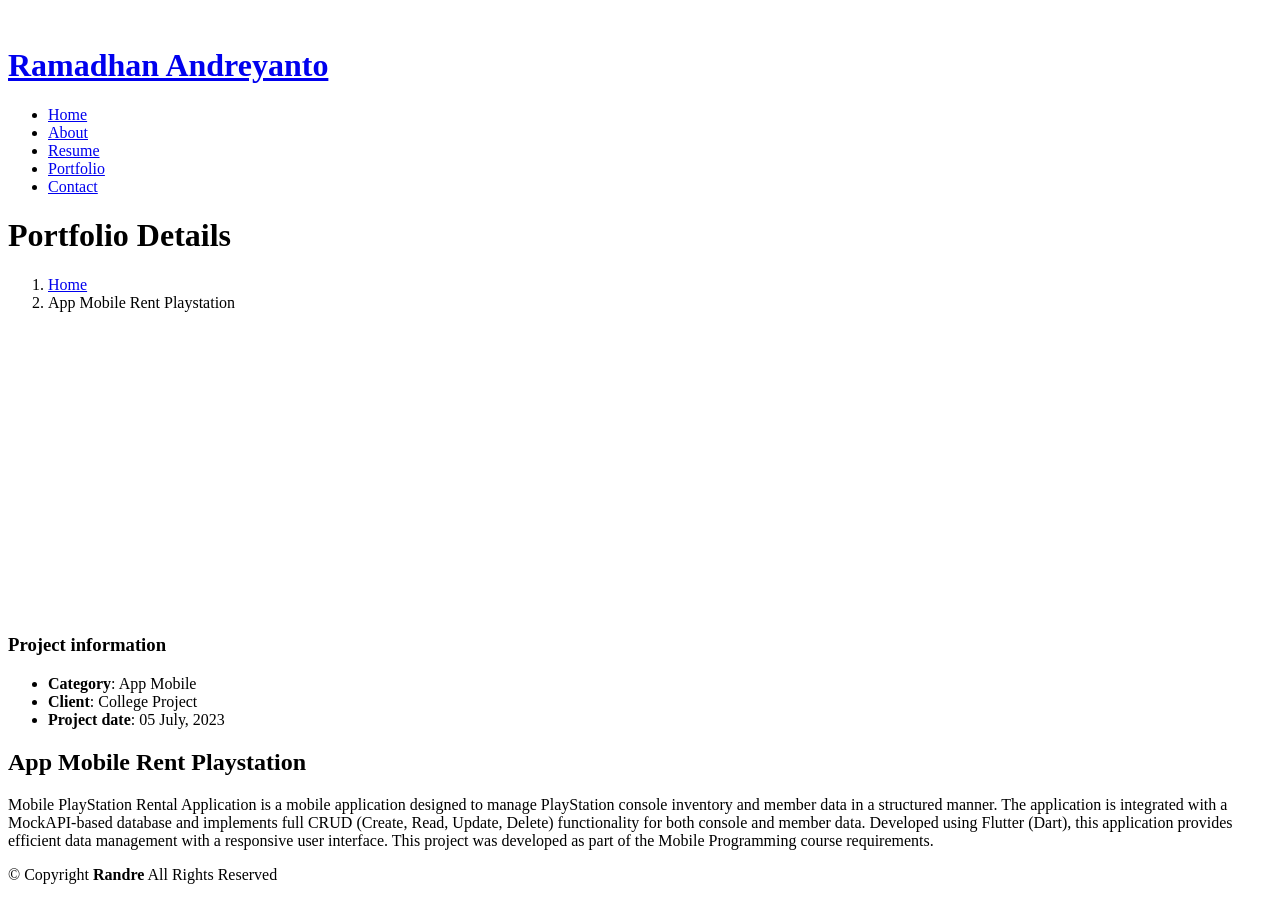
==== app-mobile-rent-ps.html @ 6f80f25e "Add files via upload" ====
<!DOCTYPE html>
<html lang="en">
  <head>
    <meta charset="utf-8" />
    <meta content="width=device-width, initial-scale=1.0" name="viewport" />
    <title>Portfolio Details - App Mobile Rent Playstation</title>
    <meta content="" name="description" />
    <meta content="" name="keywords" />

    <!-- Favicons -->
    <link href="assets/img/favicon.png" rel="icon" />
    <link href="assets/img/apple-touch-icon.png" rel="apple-touch-icon" />

    <!-- Fonts -->
    <link href="https://fonts.googleapis.com" rel="preconnect" />
    <link href="https://fonts.gstatic.com" rel="preconnect" crossorigin />
    <link
      href="https://fonts.googleapis.com/css2?family=Roboto:ital,wght@0,100;0,300;0,400;0,500;0,700;0,900;1,100;1,300;1,400;1,500;1,700;1,900&family=Poppins:ital,wght@0,100;0,200;0,300;0,400;0,500;0,600;0,700;0,800;0,900;1,100;1,200;1,300;1,400;1,500;1,600;1,700;1,800;1,900&family=Raleway:ital,wght@0,100;0,200;0,300;0,400;0,500;0,600;0,700;0,800;0,900;1,100;1,200;1,300;1,400;1,500;1,600;1,700;1,800;1,900&display=swap"
      rel="stylesheet"
    />

    <!-- Vendor CSS Files -->
    <link href="assets/vendor/bootstrap/css/bootstrap.min.css" rel="stylesheet" />
    <link href="assets/vendor/bootstrap-icons/bootstrap-icons.css" rel="stylesheet" />
    <link href="assets/vendor/aos/aos.css" rel="stylesheet" />
    <link href="assets/vendor/glightbox/css/glightbox.min.css" rel="stylesheet" />
    <link href="assets/vendor/swiper/swiper-bundle.min.css" rel="stylesheet" />

    <!-- Main CSS File -->
    <link href="assets/css/main.css" rel="stylesheet" />

    <!-- =======================================================
  * Template Name: iPortfolio
  * Template URL: https://bootstrapmade.com/iportfolio-bootstrap-portfolio-websites-template/
  * Updated: Jun 29 2024 with Bootstrap v5.3.3
  * Author: BootstrapMade.com
  * License: https://bootstrapmade.com/license/
  ======================================================== -->
  </head>

  <body class="portfolio-details-page">
    <header id="header" class="header dark-background d-flex flex-column">
      <i class="header-toggle d-xl-none bi bi-list"></i>

      <div class="profile-img">
        <img src="assets/img/pp.png" alt="" class="img-fluid rounded-circle" />
      </div>

      <a href="index.html" class="logo d-flex align-items-center justify-content-center">
        <!-- Uncomment the line below if you also wish to use an image logo -->
        <!-- <img src="assets/img/logo.png" alt=""> -->
        <h1 class="sitename">Ramadhan Andreyanto</h1>
      </a>

      <div class="social-links text-center">
        <a href="mailto:ramahdanandre95@gmail.com" class="email"><i class="bi bi-envelope"></i></a>
        <a href="https://www.instagram.com/randre_yo?igsh=MXN0MmU5aXhndzZiaQ==" class="instagram"><i class="bi bi-instagram"></i></a>
        <a href="https://wa.me/6282213326905" target="_blank" class="wa">
          <i class="bi bi-whatsapp"></i>
        </a>
        <a href="https://www.linkedin.com/in/ramadhan-andreyanto-952530307/" class="linkedin"><i class="bi bi-linkedin"></i></a>
      </div>

      <nav id="navmenu" class="navmenu">
        <ul>
          <li>
            <a href="index.html" class="active"><i class="bi bi-house navicon"></i>Home</a>
          </li>
          <li>
            <a href="index.html#about"><i class="bi bi-person navicon"></i> About</a>
          </li>
          <li>
            <a href="index.html#resume"><i class="bi bi-file-earmark-text navicon"></i> Resume</a>
          </li>
          <li>
            <a href="index.html#portfolio"><i class="bi bi-images navicon"></i> Portfolio</a>
          </li>
          <li>
            <a href="index.html#contact"><i class="bi bi-envelope navicon"></i> Contact</a>
          </li>
        </ul>
      </nav>
    </header>

    <main class="main">
      <!-- Page Title -->
      <div class="page-title dark-background">
        <div class="container d-lg-flex justify-content-between align-items-center">
          <h1 class="mb-2 mb-lg-0">Portfolio Details</h1>
          <nav class="breadcrumbs">
            <ol>
              <li><a href="index.html">Home</a></li>
              <li class="current">App Mobile Rent Playstation</li>
            </ol>
          </nav>
        </div>
      </div>
      <!-- End Page Title -->

      <!-- Portfolio Details Section -->
      <section id="portfolio-details" class="portfolio-details section">
        <div class="container" data-aos="fade-up" data-aos-delay="100">
          <div class="row gy-4">
            <div class="col-lg-8">
              <div class="portfolio-details-slider swiper init-swiper">
                <script type="application/json" class="swiper-config">
                  {
                    "loop": true,
                    "speed": 600,
                    "autoplay": {
                      "delay": 5000
                    },
                    "slidesPerView": "auto",
                    "pagination": {
                      "el": ".swiper-pagination",
                      "type": "bullets",
                      "clickable": true
                    }
                  }
                </script>

                <div class="swiper-wrapper align-items-center">
                  <div class="swiper-slide">
                    <img src="assets\img\portfolio\rentalpsmobile\1.png" alt="" />
                  </div>

                  <div class="swiper-slide">
                    <img src="assets\img\portfolio\rentalpsmobile\2.png" alt="" />
                  </div>

                  <div class="swiper-slide">
                    <img src="assets\img\portfolio\rentalpsmobile\3.png" alt="" />
                  </div>

                  <div class="swiper-slide">
                    <img src="assets\img\portfolio\rentalpsmobile\4.png" alt="" />
                  </div>

                  <div class="swiper-slide">
                    <img src="assets\img\portfolio\rentalpsmobile\5.png" alt="" />
                  </div>

                  <div class="swiper-slide">
                    <img src="assets\img\portfolio\rentalpsmobile\6.png" alt="" />
                  </div>

                  <div class="swiper-slide">
                    <img src="assets\img\portfolio\rentalpsmobile\7.png" alt="" />
                  </div>

                  <div class="swiper-slide">
                    <img src="assets\img\portfolio\rentalpsmobile\8.png" alt="" />
                  </div>

                  <div class="swiper-slide">
                    <img src="assets\img\portfolio\rentalpsmobile\9.png" alt="" />
                  </div>

                  <div class="swiper-slide">
                    <img src="assets\img\portfolio\rentalpsmobile\10.png" alt="" />
                  </div>

                  <div class="swiper-slide">
                    <img src="assets\img\portfolio\rentalpsmobile\11.png" alt="" />
                  </div>

                  <div class="swiper-slide">
                    <img src="assets\img\portfolio\rentalpsmobile\12.png" alt="" />
                  </div>

                  <div class="swiper-slide">
                    <img src="assets\img\portfolio\rentalpsmobile\13.png" alt="" />
                  </div>

                  <div class="swiper-slide">
                    <img src="assets\img\portfolio\rentalpsmobile\14.png" alt="" />
                  </div>

                  <div class="swiper-slide">
                    <img src="assets\img\portfolio\rentalpsmobile\16.png" alt="" />
                  </div>

                  <div class="swiper-slide">
                    <img src="assets\img\portfolio\rentalpsmobile\17.png" alt="" />
                  </div>
                </div>
                <div class="swiper-pagination"></div>
              </div>
            </div>

            <div class="col-lg-4">
              <div class="portfolio-info" data-aos="fade-up" data-aos-delay="200">
                <h3>Project information</h3>
                <ul>
                  <li><strong>Category</strong>: App Mobile</li>
                  <li><strong>Client</strong>: College Project</li>
                  <li><strong>Project date</strong>: 05 July, 2023</li>
                </ul>
              </div>
              <div class="portfolio-description" data-aos="fade-up" data-aos-delay="300">
                <h2>App Mobile Rent Playstation</h2>
                <p>
                  Mobile PlayStation Rental Application is a mobile application designed to manage PlayStation console inventory and member data in a structured manner. The application is integrated with a MockAPI-based database and
                  implements full CRUD (Create, Read, Update, Delete) functionality for both console and member data. Developed using Flutter (Dart), this application provides efficient data management with a responsive user interface. This
                  project was developed as part of the Mobile Programming course requirements.
                </p>
              </div>
            </div>
          </div>
        </div>
      </section>
      <!-- /Portfolio Details Section -->
    </main>

    <footer id="footer" class="footer position-relative light-background">
      <div class="container">
        <div class="copyright text-center">
          <p>© <span>Copyright</span> <strong class="px-1 sitename">Randre</strong> <span>All Rights Reserved</span></p>
        </div>
      </div>
    </footer>

    <!-- Scroll Top -->
    <a href="#" id="scroll-top" class="scroll-top d-flex align-items-center justify-content-center"><i class="bi bi-arrow-up-short"></i></a>

    <!-- Preloader -->
    <div id="preloader"></div>

    <!-- Vendor JS Files -->
    <script src="assets/vendor/bootstrap/js/bootstrap.bundle.min.js"></script>
    <script src="assets/vendor/php-email-form/validate.js"></script>
    <script src="assets/vendor/aos/aos.js"></script>
    <script src="assets/vendor/typed.js/typed.umd.js"></script>
    <script src="assets/vendor/purecounter/purecounter_vanilla.js"></script>
    <script src="assets/vendor/waypoints/noframework.waypoints.js"></script>
    <script src="assets/vendor/glightbox/js/glightbox.min.js"></script>
    <script src="assets/vendor/imagesloaded/imagesloaded.pkgd.min.js"></script>
    <script src="assets/vendor/isotope-layout/isotope.pkgd.min.js"></script>
    <script src="assets/vendor/swiper/swiper-bundle.min.js"></script>

    <!-- Main JS File -->
    <script src="assets/js/main.js"></script>
  </body>
</html>
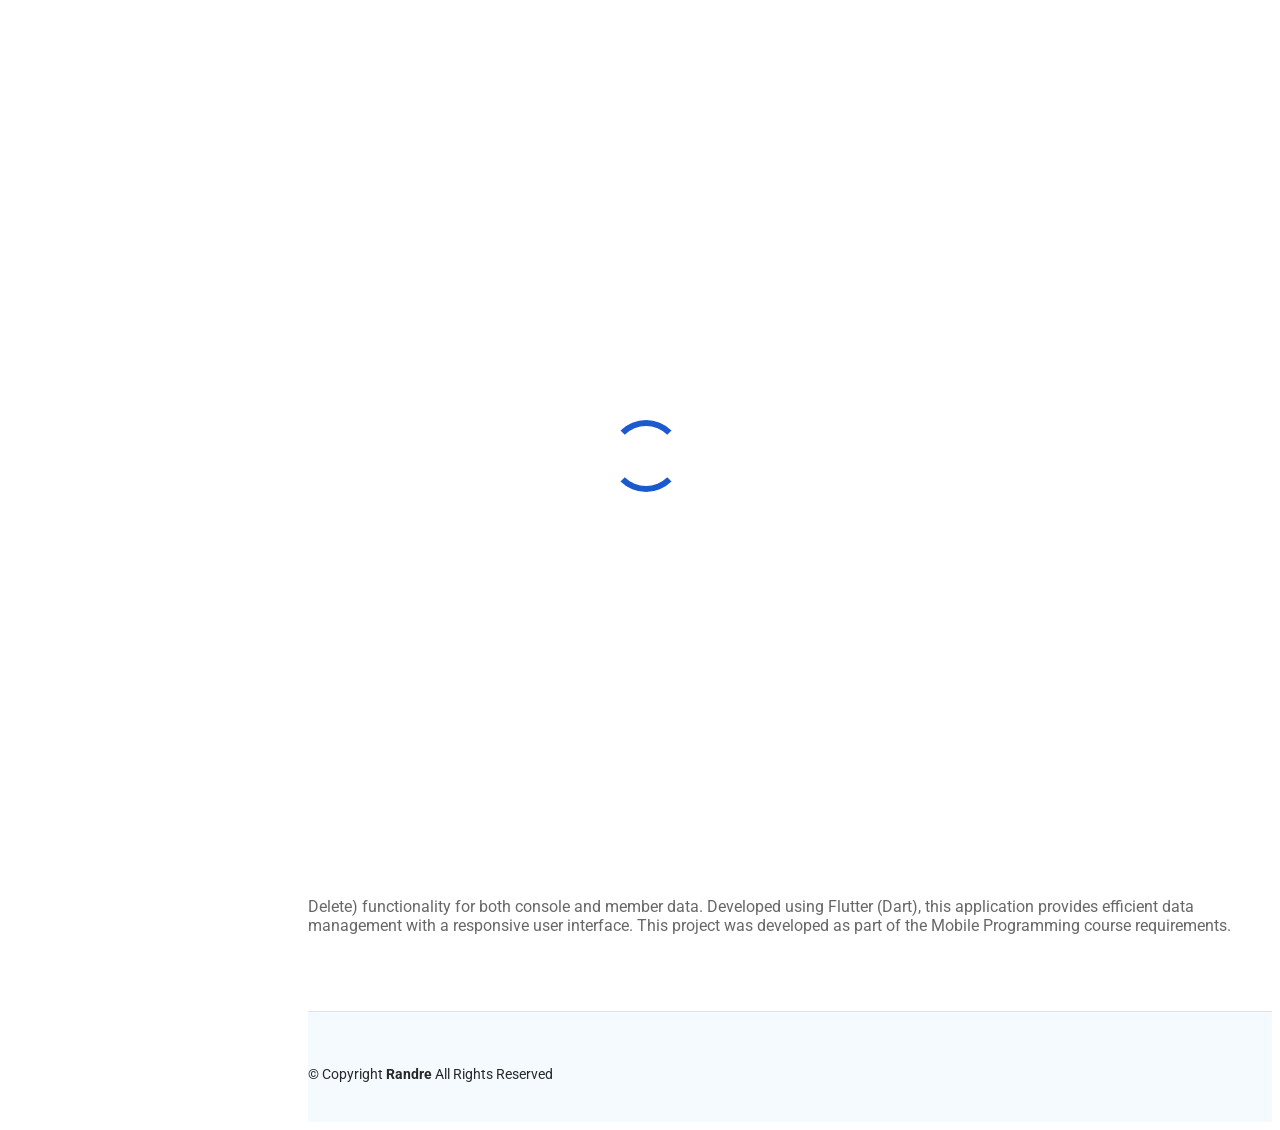
==== commit 50850f9d: "Add files via upload" ====
--- a/app-mobile-rent-ps.html
+++ b/app-mobile-rent-ps.html
@@ -41,9 +41,8 @@
   <body class="portfolio-details-page">
     <header id="header" class="header dark-background d-flex flex-column">
       <i class="header-toggle d-xl-none bi bi-list"></i>
-
-      <div class="profile-img">
-        <img src="assets/img/pp.png" alt="" class="img-fluid rounded-circle" />
+      <div class="profile-3d">
+        <img src="assets/img/pp.png" alt="Profile" class="profile-photo img-fluid rounded-circle" />
       </div>
 
       <a href="index.html" class="logo d-flex align-items-center justify-content-center">
@@ -238,6 +237,43 @@
     <script src="assets/vendor/isotope-layout/isotope.pkgd.min.js"></script>
     <script src="assets/vendor/swiper/swiper-bundle.min.js"></script>
 
+    <script>
+      const container = document.querySelector(".profile-3d");
+      const image = document.querySelector(".profile-photo");
+
+      container.addEventListener("mousemove", (e) => {
+        const rect = container.getBoundingClientRect();
+        const x = e.clientX - rect.left;
+        const y = e.clientY - rect.top;
+
+        const centerX = rect.width / 2;
+        const centerY = rect.height / 2;
+
+        // dibatasi supaya tidak berlebihan
+        const rotateX = -(y - centerY) / 10;
+        const rotateY = (x - centerX) / 10;
+
+        image.style.transform = `
+      perspective(1000px)
+      rotateX(${rotateX}deg)
+      rotateY(${rotateY}deg)
+    `;
+
+        image.style.boxShadow = `
+      ${-rotateY * 2}px ${rotateX * 2}px 30px rgba(0,0,0,0.25)
+    `;
+      });
+
+      container.addEventListener("mouseleave", () => {
+        image.style.transform = `
+      perspective(1000px)
+      rotateX(0deg)
+      rotateY(0deg)
+    `;
+        image.style.boxShadow = `0 10px 25px rgba(0,0,0,0.15)`;
+      });
+    </script>
+
     <!-- Main JS File -->
     <script src="assets/js/main.js"></script>
   </body>
--- a/assets/css/main.css
+++ b/assets/css/main.css
@@ -0,0 +1,1294 @@
+/**
+* Template Name: iPortfolio
+* Template URL: https://bootstrapmade.com/iportfolio-bootstrap-portfolio-websites-template/
+* Updated: Jun 29 2024 with Bootstrap v5.3.3
+* Author: BootstrapMade.com
+* License: https://bootstrapmade.com/license/
+*/
+
+/*--------------------------------------------------------------
+# Font & Color Variables
+# Help: https://bootstrapmade.com/color-system/
+--------------------------------------------------------------*/
+/* Fonts */
+:root {
+  --default-font: "Roboto", system-ui, -apple-system, "Segoe UI", Roboto, "Helvetica Neue", Arial, "Noto Sans", "Liberation Sans", sans-serif, "Apple Color Emoji", "Segoe UI Emoji", "Segoe UI Symbol", "Noto Color Emoji";
+  --heading-font: "Raleway", sans-serif;
+  --nav-font: "Poppins", sans-serif;
+}
+
+/* Global Colors - The following color variables are used throughout the website. Updating them here will change the color scheme of the entire website */
+:root {
+  --background-color: #ffffff; /* Background color for the entire website, including individual sections */
+  --default-color: #272829; /* Default color used for the majority of the text content across the entire website */
+  --heading-color: #050d18; /* Color for headings, subheadings and title throughout the website */
+  --accent-color: #1a59ce; /* Accent color that represents your brand on the website. It's used for buttons, links, and other elements that need to stand out */
+  --surface-color: #ffffff; /* The surface color is used as a background of boxed elements within sections, such as cards, icon boxes, or other elements that require a visual separation from the global background. */
+  --contrast-color: #ffffff; /* Contrast color for text, ensuring readability against backgrounds of accent, heading, or default colors. */
+}
+
+/* Nav Menu Colors - The following color variables are used specifically for the navigation menu. They are separate from the global colors to allow for more customization options */
+:root {
+  --nav-color: #a8a9b4; /* The default color of the main navmenu links */
+  --nav-hover-color: #ffffff; /* Applied to main navmenu links when they are hovered over or active */
+  --nav-mobile-background-color: #040b14; /* Used as the background color for mobile navigation menu */
+  --nav-dropdown-background-color: #040b14; /* Used as the background color for dropdown items that appear when hovering over primary navigation items */
+  --nav-dropdown-color: #a8a9b4; /* Used for navigation links of the dropdown items in the navigation menu. */
+  --nav-dropdown-hover-color: #ffffff; /* Similar to --nav-hover-color, this color is applied to dropdown navigation links when they are hovered over. */
+}
+
+/* Color Presets - These classes override global colors when applied to any section or element, providing reuse of the sam color scheme. */
+
+.light-background {
+  --background-color: #f4fafd;
+  --surface-color: #ffffff;
+}
+
+.dark-background {
+  --background-color: #040b14;
+  --default-color: #ffffff;
+  --heading-color: #ffffff;
+  --surface-color: #151f2b;
+  --contrast-color: #ffffff;
+}
+
+/* Smooth scroll */
+:root {
+  scroll-behavior: smooth;
+}
+
+/*--------------------------------------------------------------
+# General Styling & Shared Classes
+--------------------------------------------------------------*/
+body {
+  color: var(--default-color);
+  background-color: var(--background-color);
+  font-family: var(--default-font);
+}
+
+a {
+  color: var(--accent-color);
+  text-decoration: none;
+  transition: 0.3s;
+}
+
+a:hover {
+  color: color-mix(in srgb, var(--accent-color), transparent 25%);
+  text-decoration: none;
+}
+
+h1,
+h2,
+h3,
+h4,
+h5,
+h6 {
+  color: var(--heading-color);
+  font-family: var(--heading-font);
+}
+
+/* PHP Email Form Messages
+------------------------------*/
+.php-email-form .error-message {
+  display: none;
+  background: #df1529;
+  color: #ffffff;
+  text-align: left;
+  padding: 15px;
+  margin-bottom: 24px;
+  font-weight: 600;
+}
+
+.php-email-form .sent-message {
+  display: none;
+  color: #ffffff;
+  background: #059652;
+  text-align: center;
+  padding: 15px;
+  margin-bottom: 24px;
+  font-weight: 600;
+}
+
+.php-email-form .loading {
+  display: none;
+  background: var(--surface-color);
+  text-align: center;
+  padding: 15px;
+  margin-bottom: 24px;
+}
+
+.php-email-form .loading:before {
+  content: "";
+  display: inline-block;
+  border-radius: 50%;
+  width: 24px;
+  height: 24px;
+  margin: 0 10px -6px 0;
+  border: 3px solid var(--accent-color);
+  border-top-color: var(--surface-color);
+  animation: php-email-form-loading 1s linear infinite;
+}
+
+@keyframes php-email-form-loading {
+  0% {
+    transform: rotate(0deg);
+  }
+
+  100% {
+    transform: rotate(360deg);
+  }
+}
+
+/*--------------------------------------------------------------
+# Global Header
+--------------------------------------------------------------*/
+.header {
+  color: var(--default-color);
+  background-color: var(--background-color);
+  position: fixed;
+  top: 0;
+  left: 0;
+  bottom: 0;
+  padding: 0 15px;
+  width: 300px;
+  transition: all ease-in-out 0.3s;
+  overflow-y: auto;
+  z-index: 997;
+  border-right: 1px solid color-mix(in srgb, var(--default-color), transparent 90%);
+}
+
+.header .profile-3d {
+  height: auto;
+  padding: 5px;
+}
+
+.profile-3d {
+  width: 180px;
+  height: 180px;
+  perspective: 700px;
+
+  display: flex;
+  align-items: center;
+  justify-content: center;
+
+  margin: 0 auto; /* center container */
+}
+
+.profile-photo {
+  width: 100%;
+  height: 100%;
+  object-fit: cover;
+  border-radius: 50%;
+  border: 8px solid color-mix(in srgb, var(--default-color), transparent 85%);
+  transition: transform 0.15s ease-out, box-shadow 0.15s ease-out;
+  transform-style: preserve-3d;
+}
+
+.header .logo {
+  line-height: 1;
+  margin-bottom: 15px;
+}
+
+.header .logo img {
+  max-height: 32px;
+  margin-right: 8px;
+}
+
+.header .logo h1 {
+  font-size: 24px;
+  margin: 0;
+  font-weight: 700;
+  color: var(--heading-color);
+}
+
+.header .social-links {
+  margin: 0 0 20px 0;
+}
+
+.header .social-links a {
+  font-size: 16px;
+  display: inline-flex;
+  align-items: center;
+  justify-content: center;
+  background: color-mix(in srgb, var(--default-color), transparent 90%);
+  color: var(--default-color);
+  margin: 0 2px;
+  border-radius: 50%;
+  text-align: center;
+  width: 40px;
+  height: 40px;
+  transition: 0.3s;
+}
+
+.header .social-links a:hover {
+  color: var(--contrast-color);
+  background: var(--accent-color);
+}
+
+@media (min-width: 1200px) {
+  .header ~ main,
+  .header ~ #footer {
+    margin-left: 300px;
+  }
+}
+
+@media (max-width: 1199px) {
+  .header {
+    left: -100%;
+  }
+}
+
+.header.header-show {
+  left: 0;
+}
+
+.header .header-toggle {
+  color: var(--contrast-color);
+  background-color: var(--accent-color);
+  font-size: 22px;
+  display: flex;
+  align-items: center;
+  justify-content: center;
+  width: 40px;
+  height: 40px;
+  border-radius: 50%;
+  cursor: pointer;
+  position: fixed;
+  top: 15px;
+  right: 15px;
+  z-index: 9999;
+  transition: background-color 0.3s;
+}
+
+.header .header-toggle:hover {
+  color: var(--contrast-color);
+  background-color: color-mix(in srgb, var(--accent-color) 90%, white 15%);
+}
+
+/*--------------------------------------------------------------
+# Navigation Menu
+--------------------------------------------------------------*/
+.mobile-nav-toggle {
+  display: none;
+}
+
+.navmenu {
+  padding: 0;
+  z-index: 9997;
+}
+
+.navmenu ul {
+  list-style: none;
+  padding: 0 0 20px 0;
+  margin: 0;
+}
+
+.navmenu a,
+.navmenu a:focus {
+  color: var(--nav-color);
+  padding: 15px 10px;
+  font-family: var(--nav-font);
+  font-size: 16px;
+  font-weight: 400;
+  display: flex;
+  align-items: center;
+  white-space: nowrap;
+  transition: 0.3s;
+  width: 100%;
+}
+
+.navmenu a .navicon,
+.navmenu a:focus .navicon {
+  font-size: 20px;
+  margin-right: 10px;
+}
+
+.navmenu a .toggle-dropdown,
+.navmenu a:focus .toggle-dropdown {
+  font-size: 12px;
+  line-height: 0;
+  margin-left: auto;
+  width: 30px;
+  height: 30px;
+  display: flex;
+  align-items: center;
+  justify-content: center;
+  border-radius: 50%;
+  transition: 0.3s;
+  flex-shrink: 0;
+  background-color: color-mix(in srgb, var(--accent-color), transparent 90%);
+}
+
+.navmenu a .toggle-dropdown:hover,
+.navmenu a:focus .toggle-dropdown:hover {
+  background-color: var(--accent-color);
+  color: var(--contrast-color);
+}
+
+.navmenu a:hover,
+.navmenu .active,
+.navmenu .active:focus {
+  color: var(--nav-hover-color);
+}
+
+.navmenu a:hover .navicon,
+.navmenu .active .navicon,
+.navmenu .active:focus .navicon {
+  color: var(--accent-color);
+}
+
+.navmenu .active .toggle-dropdown,
+.navmenu .active:focus .toggle-dropdown {
+  background-color: var(--accent-color);
+  color: var(--contrast-color);
+  transform: rotate(180deg);
+}
+
+.navmenu .dropdown {
+  display: block;
+}
+
+.navmenu .dropdown a,
+.navmenu .dropdown a:focus {
+  color: --nav-dropdown-color;
+}
+
+.navmenu .dropdown a:hover,
+.navmenu .dropdown .active,
+.navmenu .dropdown .active:focus {
+  color: var(--nav-dropdown-hover-color);
+}
+
+.navmenu .dropdown ul {
+  position: static;
+  display: none;
+  z-index: 99;
+  padding: 5px 10px;
+  margin: 5px 10px;
+  background-color: var(--nav-dropdown-background-color);
+  border: 1px solid color-mix(in srgb, var(--default-color), transparent 90%);
+  box-shadow: none;
+  transition: all 0.5s ease-in-out;
+}
+
+.navmenu .dropdown ul ul {
+  background-color: rgba(33, 37, 41, 0.1);
+}
+
+.navmenu .dropdown > .dropdown-active {
+  display: block;
+  background-color: rgba(33, 37, 41, 0.03);
+}
+
+/*--------------------------------------------------------------
+# Global Footer
+--------------------------------------------------------------*/
+.footer {
+  color: var(--default-color);
+  background-color: var(--background-color);
+  font-size: 14px;
+  padding: 40px 0;
+  position: relative;
+  border-top: 1px solid color-mix(in srgb, var(--default-color), transparent 90%);
+}
+
+.footer .copyright p {
+  margin-bottom: 0;
+}
+
+.footer .credits {
+  margin-top: 4px;
+  font-size: 13px;
+  text-align: center;
+}
+
+/*--------------------------------------------------------------
+# Preloader
+--------------------------------------------------------------*/
+#preloader {
+  position: fixed;
+  inset: 0;
+  z-index: 999999;
+  overflow: hidden;
+  background: var(--background-color);
+  transition: all 0.6s ease-out;
+}
+
+#preloader:before {
+  content: "";
+  position: fixed;
+  top: calc(50% - 30px);
+  left: calc(50% - 30px);
+  border: 6px solid #ffffff;
+  border-color: var(--accent-color) transparent var(--accent-color) transparent;
+  border-radius: 50%;
+  width: 60px;
+  height: 60px;
+  animation: animate-preloader 1.5s linear infinite;
+}
+
+@keyframes animate-preloader {
+  0% {
+    transform: rotate(0deg);
+  }
+
+  100% {
+    transform: rotate(360deg);
+  }
+}
+
+/*--------------------------------------------------------------
+# Scroll Top Button
+--------------------------------------------------------------*/
+.scroll-top {
+  position: fixed;
+  visibility: hidden;
+  opacity: 0;
+  right: 15px;
+  bottom: -15px;
+  z-index: 99999;
+  background-color: var(--accent-color);
+  width: 44px;
+  height: 44px;
+  border-radius: 50px;
+  transition: all 0.4s;
+}
+
+.scroll-top i {
+  font-size: 24px;
+  color: var(--contrast-color);
+  line-height: 0;
+}
+
+.scroll-top:hover {
+  background-color: color-mix(in srgb, var(--accent-color), transparent 20%);
+  color: var(--contrast-color);
+}
+
+.scroll-top.active {
+  visibility: visible;
+  opacity: 1;
+  bottom: 15px;
+}
+
+/*--------------------------------------------------------------
+# Disable aos animation delay on mobile devices
+--------------------------------------------------------------*/
+@media screen and (max-width: 768px) {
+  [data-aos-delay] {
+    transition-delay: 0 !important;
+  }
+}
+
+/*--------------------------------------------------------------
+# Global Page Titles & Breadcrumbs
+--------------------------------------------------------------*/
+.page-title {
+  color: var(--default-color);
+  background-color: var(--background-color);
+  padding: 25px 0;
+  position: relative;
+}
+
+.page-title h1 {
+  font-size: 24px;
+  font-weight: 700;
+}
+
+.page-title .breadcrumbs ol {
+  display: flex;
+  flex-wrap: wrap;
+  list-style: none;
+  padding: 0;
+  margin: 0;
+  font-size: 14px;
+  font-weight: 400;
+}
+
+.page-title .breadcrumbs ol li + li {
+  padding-left: 10px;
+}
+
+.page-title .breadcrumbs ol li + li::before {
+  content: "/";
+  display: inline-block;
+  padding-right: 10px;
+  color: color-mix(in srgb, var(--default-color), transparent 70%);
+}
+
+/*--------------------------------------------------------------
+# Global Sections
+--------------------------------------------------------------*/
+section,
+.section {
+  color: var(--default-color);
+  background-color: var(--background-color);
+  padding: 60px 0;
+  overflow: clip;
+}
+
+/*--------------------------------------------------------------
+# Global Section Titles
+--------------------------------------------------------------*/
+.section-title {
+  padding-bottom: 60px;
+  position: relative;
+}
+
+.section-title h2 {
+  font-size: 32px;
+  font-weight: 700;
+  margin-bottom: 20px;
+  padding-bottom: 20px;
+  position: relative;
+}
+
+.section-title h2:after {
+  content: "";
+  position: absolute;
+  display: block;
+  width: 50px;
+  height: 3px;
+  background: var(--accent-color);
+  left: 0;
+  bottom: 0;
+}
+
+.section-title p {
+  margin-bottom: 0;
+}
+
+/*--------------------------------------------------------------
+# Hero Section
+--------------------------------------------------------------*/
+.hero {
+  width: 100%;
+  min-height: 100vh;
+  position: relative;
+  padding: 80px 0;
+  display: flex;
+  align-items: center;
+  justify-content: center;
+}
+
+.hero img {
+  position: absolute;
+  inset: 0;
+  display: block;
+  width: 100%;
+  height: 100%;
+  object-fit: cover;
+  z-index: 1;
+}
+
+.hero:before {
+  content: "";
+  background: color-mix(in srgb, var(--background-color), transparent 70%);
+  position: absolute;
+  inset: 0;
+  z-index: 2;
+}
+
+.hero .container {
+  position: relative;
+  z-index: 3;
+}
+
+.hero h2 {
+  margin: 0;
+  font-size: 64px;
+  font-weight: 700;
+}
+
+.hero p {
+  margin: 5px 0 0 0;
+  font-size: 26px;
+}
+
+.hero p span {
+  letter-spacing: 1px;
+  border-bottom: 2px solid var(--accent-color);
+}
+
+.hero .social-links {
+  margin-top: 25px;
+}
+
+.hero .social-links a {
+  font-size: 24px;
+  display: inline-block;
+  color: color-mix(in srgb, var(--default-color), transparent 50%);
+  line-height: 1;
+  margin-right: 20px;
+  transition: 0.3s;
+}
+
+.hero .social-links a:hover {
+  color: var(--accent-color);
+}
+
+@media (max-width: 768px) {
+  .hero h2 {
+    font-size: 32px;
+  }
+
+  .hero p {
+    font-size: 20px;
+  }
+}
+
+/*--------------------------------------------------------------
+# About Section
+--------------------------------------------------------------*/
+.about .content h2 {
+  font-weight: 700;
+  font-size: 24px;
+}
+
+.about .content ul {
+  list-style: none;
+  padding: 0;
+}
+
+.about .content ul li {
+  margin-bottom: 20px;
+  display: flex;
+  align-items: center;
+}
+
+.about .content ul strong {
+  margin-right: 10px;
+}
+
+.about .content ul i {
+  font-size: 16px;
+  margin-right: 5px;
+  color: var(--accent-color);
+  line-height: 0;
+}
+
+/*--------------------------------------------------------------
+# Stats Section
+--------------------------------------------------------------*/
+.stats .stats-item {
+  padding: 30px;
+  width: 100%;
+}
+
+.stats .stats-item i {
+  color: var(--accent-color);
+  display: block;
+  font-size: 44px;
+  float: left;
+  line-height: 0;
+}
+
+.stats .stats-item .purecounter {
+  color: var(--heading-color);
+  font-size: 48px;
+  line-height: 40px;
+  display: block;
+  font-weight: 700;
+  margin-left: 60px;
+}
+
+.stats .stats-item p {
+  color: color-mix(in srgb, var(--default-color), transparent 40%);
+  padding: 15px 0 0 0;
+  margin: 0 0 0 60px;
+  font-family: var(--heading-font);
+  font-size: 14px;
+}
+
+/*--------------------------------------------------------------
+# Skills Section
+--------------------------------------------------------------*/
+.skills .progress {
+  height: 60px;
+  display: block;
+  background: none;
+  border-radius: 0;
+}
+
+.skills .progress .skill {
+  color: var(--heading-color);
+  padding: 0;
+  margin: 0 0 6px 0;
+  text-transform: uppercase;
+  display: block;
+  font-weight: 600;
+  font-family: var(--heading-font);
+}
+
+.skills .progress .skill .val {
+  float: right;
+  font-style: normal;
+}
+
+.skills .progress-bar-wrap {
+  background: color-mix(in srgb, var(--default-color), transparent 90%);
+  height: 10px;
+}
+
+.skills .progress-bar {
+  width: 1px;
+  height: 10px;
+  transition: 0.9s;
+  background-color: var(--accent-color);
+}
+
+/*--------------------------------------------------------------
+# Resume Section
+--------------------------------------------------------------*/
+.resume .resume-title {
+  color: var(--heading-color);
+  font-size: 26px;
+  font-weight: 700;
+  margin-top: 20px;
+  margin-bottom: 20px;
+}
+
+.resume .resume-item {
+  padding: 0 0 20px 20px;
+  margin-top: -2px;
+  border-left: 2px solid var(--accent-color);
+  position: relative;
+}
+
+.resume .resume-item h4 {
+  line-height: 18px;
+  font-size: 18px;
+  font-weight: 600;
+  text-transform: uppercase;
+  color: color-mix(in srgb, var(--default-color), transparent 20%);
+  margin-bottom: 10px;
+}
+
+.resume .resume-item h5 {
+  font-size: 16px;
+  padding: 5px 15px;
+  display: inline-block;
+  font-weight: 600;
+  margin-bottom: 10px;
+}
+
+.resume .resume-item ul {
+  padding-left: 20px;
+}
+
+.resume .resume-item ul li {
+  padding-bottom: 10px;
+}
+
+.resume .resume-item:last-child {
+  padding-bottom: 0;
+}
+
+.resume .resume-item::before {
+  content: "";
+  position: absolute;
+  width: 16px;
+  height: 16px;
+  border-radius: 50px;
+  left: -9px;
+  top: 0;
+  background: var(--background-color);
+  border: 2px solid var(--accent-color);
+}
+
+/*--------------------------------------------------------------
+# Portfolio Section
+--------------------------------------------------------------*/
+.portfolio .portfolio-filters {
+  padding: 0;
+  margin: 0 auto 20px auto;
+  list-style: none;
+  text-align: center;
+}
+
+.portfolio .portfolio-filters li {
+  cursor: pointer;
+  display: inline-block;
+  padding: 0;
+  font-size: 14px;
+  font-weight: 400;
+  margin: 0 10px;
+  line-height: 1;
+  text-transform: uppercase;
+  margin-bottom: 10px;
+  transition: all 0.3s ease-in-out;
+}
+
+.portfolio .portfolio-filters li:hover,
+.portfolio .portfolio-filters li.filter-active {
+  color: var(--accent-color);
+}
+
+.portfolio .portfolio-filters li:first-child {
+  margin-left: 0;
+}
+
+.portfolio .portfolio-filters li:last-child {
+  margin-right: 0;
+}
+
+@media (max-width: 575px) {
+  .portfolio .portfolio-filters li {
+    font-size: 14px;
+    margin: 0 5px;
+  }
+}
+
+.portfolio .portfolio-content {
+  position: relative;
+  overflow: hidden;
+}
+
+.portfolio .portfolio-content img {
+  transition: 0.3s;
+}
+
+.portfolio .portfolio-content .portfolio-info {
+  opacity: 0;
+  position: absolute;
+  inset: 0;
+  z-index: 3;
+  transition: all ease-in-out 0.3s;
+  background: rgba(0, 0, 0, 0.6);
+  padding: 15px;
+}
+
+.portfolio .portfolio-content .portfolio-info h4 {
+  font-size: 14px;
+  padding: 5px 10px;
+  font-weight: 400;
+  color: #ffffff;
+  display: inline-block;
+  background-color: var(--accent-color);
+}
+
+.portfolio .portfolio-content .portfolio-info p {
+  position: absolute;
+  bottom: 10px;
+  text-align: center;
+  display: inline-block;
+  left: 0;
+  right: 0;
+  font-size: 16px;
+  font-weight: 600;
+  color: rgba(255, 255, 255, 0.8);
+}
+
+.portfolio .portfolio-content .portfolio-info .preview-link,
+.portfolio .portfolio-content .portfolio-info .details-link {
+  position: absolute;
+  left: calc(50% - 40px);
+  font-size: 26px;
+  top: calc(50% - 14px);
+  color: #fff;
+  transition: 0.3s;
+  line-height: 1.2;
+}
+
+.portfolio .portfolio-content .portfolio-info .preview-link:hover,
+.portfolio .portfolio-content .portfolio-info .details-link:hover {
+  color: var(--accent-color);
+}
+
+.portfolio .portfolio-content .portfolio-info .details-link {
+  left: 50%;
+  font-size: 34px;
+  line-height: 0;
+}
+
+.portfolio .portfolio-content:hover .portfolio-info {
+  opacity: 1;
+}
+
+.portfolio .portfolio-content:hover img {
+  transform: scale(1.1);
+}
+
+/*--------------------------------------------------------------
+# Services Section
+--------------------------------------------------------------*/
+.services .service-item {
+  position: relative;
+}
+
+.services .service-item .icon {
+  background: var(--accent-color);
+  display: flex;
+  align-items: center;
+  justify-content: center;
+  width: 54px;
+  height: 54px;
+  border-radius: 50%;
+  transition: 0.5s;
+  border: 1px solid var(--accent-color);
+  margin-right: 20px;
+}
+
+.services .service-item .icon i {
+  color: var(--contrast-color);
+  font-size: 24px;
+  line-height: 0;
+}
+
+.services .service-item:hover .icon {
+  background: var(--surface-color);
+}
+
+.services .service-item:hover .icon i {
+  color: var(--accent-color);
+}
+
+.services .service-item .title {
+  font-weight: 700;
+  margin-bottom: 15px;
+  font-size: 18px;
+}
+
+.services .service-item .title a {
+  color: var(--heading-color);
+}
+
+.services .service-item .title a:hover {
+  color: var(--accent-color);
+}
+
+.services .service-item .description {
+  line-height: 24px;
+  font-size: 14px;
+}
+
+/*--------------------------------------------------------------
+# Testimonials Section
+--------------------------------------------------------------*/
+.testimonials .testimonials-carousel,
+.testimonials .testimonials-slider {
+  overflow: hidden;
+}
+
+.testimonials .testimonial-item {
+  box-sizing: content-box;
+  text-align: center;
+  min-height: 320px;
+}
+
+.testimonials .testimonial-item .testimonial-img {
+  width: 90px;
+  border-radius: 50%;
+  margin: 0 auto;
+}
+
+.testimonials .testimonial-item h3 {
+  font-size: 18px;
+  font-weight: bold;
+  margin: 10px 0 5px 0;
+}
+
+.testimonials .testimonial-item h4 {
+  font-size: 14px;
+  color: color-mix(in srgb, var(--default-color), transparent 20%);
+  margin: 0;
+}
+
+.testimonials .testimonial-item .quote-icon-left,
+.testimonials .testimonial-item .quote-icon-right {
+  color: color-mix(in srgb, var(--accent-color), transparent 40%);
+  font-size: 26px;
+  line-height: 0;
+}
+
+.testimonials .testimonial-item .quote-icon-left {
+  display: inline-block;
+  left: -5px;
+  position: relative;
+}
+
+.testimonials .testimonial-item .quote-icon-right {
+  display: inline-block;
+  right: -5px;
+  position: relative;
+  top: 10px;
+  transform: scale(-1, -1);
+}
+
+.testimonials .testimonial-item p {
+  font-style: italic;
+  margin: 0 15px 15px 15px;
+  padding: 20px;
+  background-color: var(--surface-color);
+  position: relative;
+  margin-bottom: 35px;
+  border-radius: 6px;
+  box-shadow: 0px 2px 15px rgba(0, 0, 0, 0.1);
+}
+
+.testimonials .testimonial-item p::after {
+  content: "";
+  width: 0;
+  height: 0;
+  border-top: 20px solid var(--surface-color);
+  border-right: 20px solid transparent;
+  border-left: 20px solid transparent;
+  position: absolute;
+  bottom: -20px;
+  left: calc(50% - 20px);
+}
+
+.testimonials .swiper-wrapper {
+  height: auto;
+}
+
+.testimonials .swiper-pagination {
+  margin-top: 40px;
+  position: relative;
+}
+
+.testimonials .swiper-pagination .swiper-pagination-bullet {
+  width: 12px;
+  height: 12px;
+  background-color: var(--background-color);
+  opacity: 1;
+  border: 1px solid var(--accent-color);
+}
+
+.testimonials .swiper-pagination .swiper-pagination-bullet-active {
+  background-color: var(--accent-color);
+}
+
+/*--------------------------------------------------------------
+# Contact Section
+--------------------------------------------------------------*/
+.contact .info-wrap {
+  background-color: var(--surface-color);
+  box-shadow: 0px 0px 20px rgba(0, 0, 0, 0.1);
+  padding: 30px;
+}
+
+@media (max-width: 575px) {
+  .contact .info-wrap {
+    padding: 20px;
+  }
+}
+
+.contact .info-item {
+  margin-bottom: 40px;
+}
+
+.contact .info-item i {
+  font-size: 20px;
+  color: var(--accent-color);
+  background: color-mix(in srgb, var(--accent-color), transparent 92%);
+  width: 44px;
+  height: 44px;
+  display: flex;
+  justify-content: center;
+  align-items: center;
+  border-radius: 50px;
+  transition: all 0.3s ease-in-out;
+  margin-right: 15px;
+}
+
+.contact .info-item h3 {
+  padding: 0;
+  font-size: 18px;
+  font-weight: 700;
+  margin-bottom: 5px;
+}
+
+.contact .info-item p {
+  padding: 0;
+  margin-bottom: 0;
+  font-size: 14px;
+}
+
+.contact .info-item:hover i {
+  background: var(--accent-color);
+  color: var(--contrast-color);
+}
+
+.contact .php-email-form {
+  background-color: var(--surface-color);
+  height: 100%;
+  padding: 30px;
+  box-shadow: 0px 0px 20px rgba(0, 0, 0, 0.1);
+}
+
+@media (max-width: 575px) {
+  .contact .php-email-form {
+    padding: 20px;
+  }
+}
+
+.contact .php-email-form input[type="text"],
+.contact .php-email-form input[type="email"],
+.contact .php-email-form textarea {
+  font-size: 14px;
+  padding: 10px 15px;
+  box-shadow: none;
+  border-radius: 0;
+  color: var(--default-color);
+  background-color: var(--surface-color);
+  border-color: color-mix(in srgb, var(--default-color), transparent 80%);
+}
+
+.contact .php-email-form input[type="text"]:focus,
+.contact .php-email-form input[type="email"]:focus,
+.contact .php-email-form textarea:focus {
+  border-color: var(--accent-color);
+}
+
+.contact .php-email-form input[type="text"]::placeholder,
+.contact .php-email-form input[type="email"]::placeholder,
+.contact .php-email-form textarea::placeholder {
+  color: color-mix(in srgb, var(--default-color), transparent 70%);
+}
+
+.contact .php-email-form button[type="submit"] {
+  color: var(--contrast-color);
+  background: var(--accent-color);
+  border: 0;
+  padding: 10px 30px;
+  transition: 0.4s;
+  border-radius: 50px;
+}
+
+.contact .php-email-form button[type="submit"]:hover {
+  background: color-mix(in srgb, var(--accent-color), transparent 25%);
+}
+
+/*--------------------------------------------------------------
+# Portfolio Details Section
+--------------------------------------------------------------*/
+.portfolio-details .portfolio-details-slider img {
+  width: 100%;
+}
+
+.portfolio-details .portfolio-details-slider .swiper-pagination {
+  margin-top: 20px;
+  position: relative;
+}
+
+.portfolio-details .portfolio-details-slider .swiper-pagination .swiper-pagination-bullet {
+  width: 12px;
+  height: 12px;
+  background-color: color-mix(in srgb, var(--default-color), transparent 85%);
+  opacity: 1;
+}
+
+.portfolio-details .portfolio-details-slider .swiper-pagination .swiper-pagination-bullet-active {
+  background-color: var(--accent-color);
+}
+
+.portfolio-details .portfolio-info {
+  padding: 30px;
+  box-shadow: 0px 0 30px rgba(0, 0, 0, 0.1);
+}
+
+.portfolio-details .portfolio-info h3 {
+  font-size: 22px;
+  font-weight: 700;
+  margin-bottom: 20px;
+  padding-bottom: 20px;
+  border-bottom: 1px solid color-mix(in srgb, var(--default-color), transparent 85%);
+}
+
+.portfolio-details .portfolio-info ul {
+  list-style: none;
+  padding: 0;
+  font-size: 15px;
+}
+
+.portfolio-details .portfolio-info ul li + li {
+  margin-top: 10px;
+}
+
+.portfolio-details .portfolio-description {
+  padding-top: 30px;
+}
+
+.portfolio-details .portfolio-description h2 {
+  font-size: 26px;
+  font-weight: 700;
+  margin-bottom: 20px;
+}
+
+.portfolio-details .portfolio-description p {
+  padding: 0;
+  color: color-mix(in srgb, var(--default-color), transparent 30%);
+}
+
+/*--------------------------------------------------------------
+# Service Details Section
+--------------------------------------------------------------*/
+.service-details .services-list {
+  padding: 10px 30px;
+  border: 1px solid color-mix(in srgb, var(--default-color), transparent 90%);
+  margin-bottom: 20px;
+}
+
+.service-details .services-list a {
+  display: block;
+  line-height: 1;
+  padding: 8px 0 8px 15px;
+  border-left: 3px solid color-mix(in srgb, var(--default-color), transparent 70%);
+  margin: 20px 0;
+  color: color-mix(in srgb, var(--default-color), transparent 20%);
+  transition: 0.3s;
+}
+
+.service-details .services-list a.active {
+  color: var(--heading-color);
+  font-weight: 700;
+  border-color: var(--accent-color);
+}
+
+.service-details .services-list a:hover {
+  border-color: var(--accent-color);
+}
+
+.service-details .services-img {
+  margin-bottom: 20px;
+}
+
+.service-details h3 {
+  font-size: 26px;
+  font-weight: 700;
+}
+
+.service-details h4 {
+  font-size: 20px;
+  font-weight: 700;
+}
+
+.service-details p {
+  font-size: 15px;
+}
+
+.service-details ul {
+  list-style: none;
+  padding: 0;
+  font-size: 15px;
+}
+
+.service-details ul li {
+  padding: 5px 0;
+  display: flex;
+  align-items: center;
+}
+
+.service-details ul i {
+  font-size: 20px;
+  margin-right: 8px;
+  color: var(--accent-color);
+}
+
+/*--------------------------------------------------------------
+# Starter Section Section
+--------------------------------------------------------------*/
+.starter-section {
+  /* Add your styles here */
+}
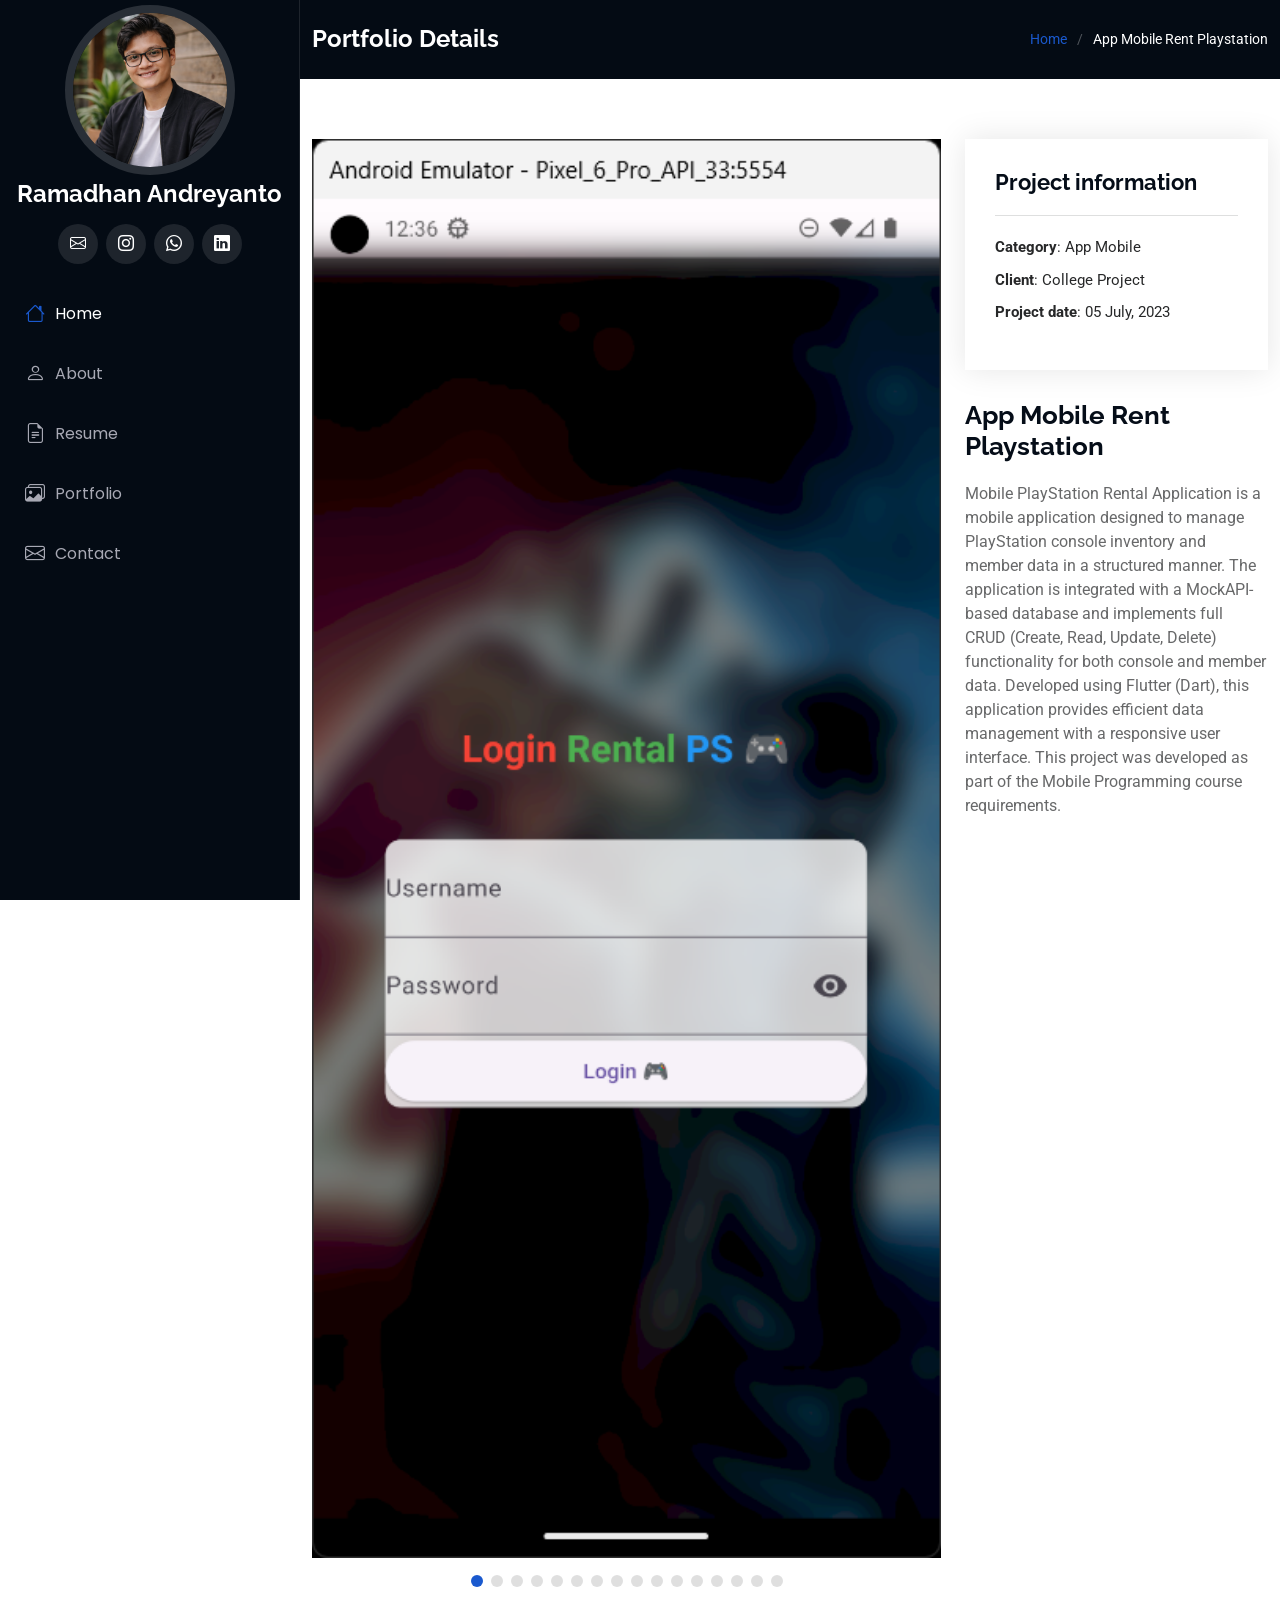
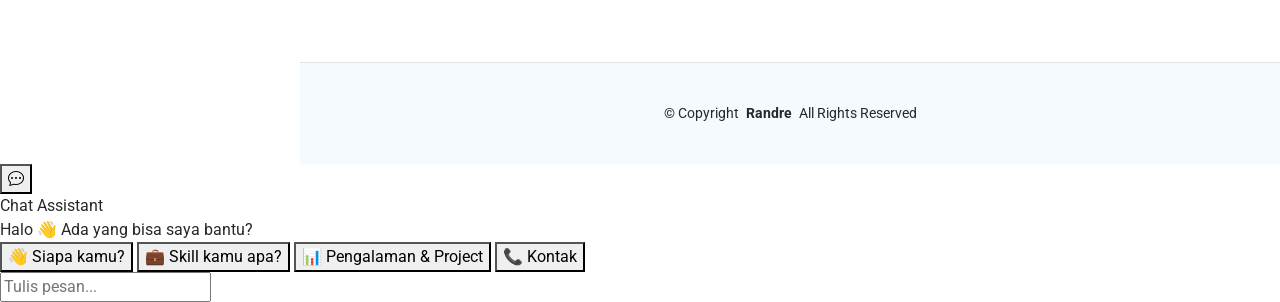
==== commit 9376b230: "UPDATE CHATBOT ALL" ====
--- a/app-mobile-rent-ps.html
+++ b/app-mobile-rent-ps.html
@@ -222,6 +222,31 @@
     <!-- Scroll Top -->
     <a href="#" id="scroll-top" class="scroll-top d-flex align-items-center justify-content-center"><i class="bi bi-arrow-up-short"></i></a>
 
+    <!-- Chatbot Wrapper -->
+    <div id="chatbot-wrapper">
+      <button id="chatbot-btn">
+        <i class="bi bi-chat-dots"></i>
+      </button>
+
+      <div id="chatbot-box">
+        <div class="chat-header">Chat Assistant</div>
+        <div class="chat-body" id="chat-body">
+          <div class="bot">Halo 👋 Ada yang bisa saya bantu?</div>
+        </div>
+
+        <div class="quick-chat" id="quick-chat">
+          <button class="quick-btn">👋 Siapa kamu?</button>
+          <button class="quick-btn">💼 Skill kamu apa?</button>
+          <button class="quick-btn">📊 Pengalaman & Project</button>
+          <button class="quick-btn">📞 Kontak</button>
+        </div>
+
+        <div class="chat-input">
+          <input type="text" id="chat-input" placeholder="Tulis pesan..." />
+        </div>
+      </div>
+    </div>
+
     <!-- Preloader -->
     <div id="preloader"></div>
 
@@ -274,6 +299,164 @@
       });
     </script>
 
+    <script>
+      const chatbotBtn = document.getElementById("chatbot-btn");
+      const chatbotBox = document.getElementById("chatbot-box");
+      const chatbotWrapper = document.getElementById("chatbot-wrapper");
+      const scrollTopBtn = document.getElementById("scroll-top");
+
+      const input = document.getElementById("chat-input");
+      const body = document.getElementById("chat-body");
+      const quickChat = document.getElementById("quick-chat");
+
+      // Toggle chatbot
+      chatbotBtn.addEventListener("click", () => {
+        chatbotBox.classList.toggle("active");
+        quickChat.style.display = "flex";
+      });
+
+      window.addEventListener("scroll", () => {
+        chatbotWrapper.classList.toggle("shift-up", scrollTopBtn.classList.contains("active"));
+      });
+
+      // === SEND MESSAGE (USER) ===
+      function sendMessage(text) {
+        body.innerHTML += `<div class="user">${text}</div>`;
+        body.scrollTop = body.scrollHeight;
+      }
+
+      function animateQuickToChatPrecise(btn, text) {
+        // 1. Buat bubble user sementara (invisible)
+        const tempBubble = document.createElement("div");
+        tempBubble.className = "user temp";
+        tempBubble.textContent = text;
+        body.appendChild(tempBubble);
+
+        body.scrollTop = body.scrollHeight;
+
+        // 2. Ambil posisi target bubble
+        const targetRect = tempBubble.getBoundingClientRect();
+        const btnRect = btn.getBoundingClientRect();
+
+        // 3. Buat elemen animasi
+        const fly = document.createElement("div");
+        fly.className = "fly-message";
+        fly.textContent = text;
+
+        fly.style.left = btnRect.left + "px";
+        fly.style.top = btnRect.top + "px";
+
+        document.body.appendChild(fly);
+
+        // 4. Trigger animasi ke posisi bubble
+        requestAnimationFrame(() => {
+          fly.style.transform = `translate(
+      ${targetRect.left - btnRect.left}px,
+      ${targetRect.top - btnRect.top}px
+    )`;
+          fly.style.opacity = "0";
+        });
+
+        // 5. Cleanup & tampilkan bubble asli
+        setTimeout(() => {
+          fly.remove();
+          tempBubble.classList.remove("temp");
+        }, 450);
+      }
+
+      // === BOT REPLY (LOGIC LAMA KAMU) ===
+      function getBotReply(userMsg) {
+        const msg = userMsg.toLowerCase();
+        let botReply = "";
+
+        // === INTENT: SIAPA KAMU PROFIL ===
+        if (msg.includes("siapa") || msg.includes("siapa kamu") || msg.includes("kamu siapa") || msg.includes("ini siapa") || msg.includes("profil") || msg.includes("tentang anda") || msg.includes("about")) {
+          botReply =
+            "Saya adalah Ramadhan Andreyanto, mahasiswa Sistem Informasi dengan pengalaman magang di PERUMDAM sebagai admin pengelola data 😊 \n\n" +
+            "Saya tertarik di bidang System Analyst, Web Development, serta pengolahan data seperti Data Analyst dan Data Entry.";
+        }
+
+        // === INTENT: SKILL ===
+        else if (msg.includes("skill") || msg.includes("keahlian") || msg.includes("bisa apa") || msg.includes("kemampuan")) {
+          botReply =
+            "Beberapa skill yang saya miliki antara lain:\n" +
+            "• Web Development (HTML, CSS, JavaScript)\n" +
+            "• Backend menggunakan CodeIgniter 3 & PHP\n" +
+            "• Database MySQL\n" +
+            "• Microsoft (Word, Excel, Power Point) & Canva\n" +
+            "• Administrasi & pengelolaan data\n" +
+            "• Data entry dan pengolahan data dasar\n\n" +
+            "Saya juga memiliki ketertarikan untuk berkembang di bidang Data Analyst 📊";
+        }
+
+        // === INTENT: PENGALAMAN ===
+        else if (msg.includes("pengalaman") || msg.includes("kerja") || msg.includes("project") || msg.includes("magang") || msg.includes("portofolio") || msg.includes("experience")) {
+          botReply =
+            "Saya memiliki pengalaman magang di PERUMDAM, dengan peran sebagai admin yang bertugas mengelola dan memproses data pelanggan.\n\n" +
+            "Selain itu, saya juga mengerjakan beberapa project website seperti:\n" +
+            "• Sistem kasir & sistem informasi berbasis web\n" +
+            "• Portal berita menggunakan CodeIgniter 3\n" +
+            "• Website portofolio pribadi\n\n" +
+            "Pengalaman tersebut membuat saya terbiasa bekerja dengan data secara rapi dan terstruktur.";
+        }
+
+        // === INTENT: DATA ===
+        else if (msg.includes("data analyst") || msg.includes("data analysis") || msg.includes("data entry") || msg.includes("olah data")) {
+          botReply = "Saya memiliki ketertarikan di bidang Data Analyst dan Data Entry 📊\n" + "Saya terbiasa melakukan input, validasi, dan pengolahan data, serta tertarik untuk mengembangkan kemampuan analisis data lebih lanjut.";
+        }
+
+        // === INTENT: KONTAK ===
+        else if (msg.includes("kontak") || msg.includes("hubungi") || msg.includes("nomor") || msg.includes("wa")) {
+          botReply = "Kamu bisa menghubungi saya melalui WhatsApp di 0822-1332-6905 📞";
+        }
+
+        // === INTENT: TERIMA KASIH ===
+        else if (msg.includes("terima kasih") || msg.includes("thanks") || msg.includes("thx") || msg.includes("makasih")) {
+          botReply = "Sama-sama 😊 Senang bisa membantu!";
+        }
+
+        // === DEFAULT ===
+        else {
+          botReply = "Maaf, saya belum memahami pertanyaan tersebut.\nSilahkan hubungi langsung di 0822-1332-6905 ya 🙂";
+        }
+
+        setTimeout(() => {
+          body.innerHTML += `<div class="bot">${botReply}</div>`;
+          body.scrollTop = body.scrollHeight;
+        }, 400);
+      }
+
+      // === INPUT MANUAL ===
+      input.addEventListener("keypress", function (e) {
+        if (e.key === "Enter" && this.value.trim() !== "") {
+          const text = this.value;
+          this.value = "";
+
+          sendMessage(text);
+          getBotReply(text);
+
+          // ❌ JANGAN ADA KODE QUICK CHAT DI SINI
+        }
+      });
+
+      // === QUICK CHAT BUTTON ===
+      document.querySelectorAll(".quick-btn").forEach((btn) => {
+        btn.addEventListener("click", () => {
+          const text = btn.textContent;
+
+          animateQuickToChatPrecise(btn, text);
+
+          setTimeout(() => {
+            getBotReply(text);
+          }, 500);
+
+          // hanya tombol ini yang hilang
+          btn.classList.add("hide");
+          setTimeout(() => btn.remove(), 250);
+        });
+      });
+    </script>
+
     <!-- Main JS File -->
     <script src="assets/js/main.js"></script>
   </body>
